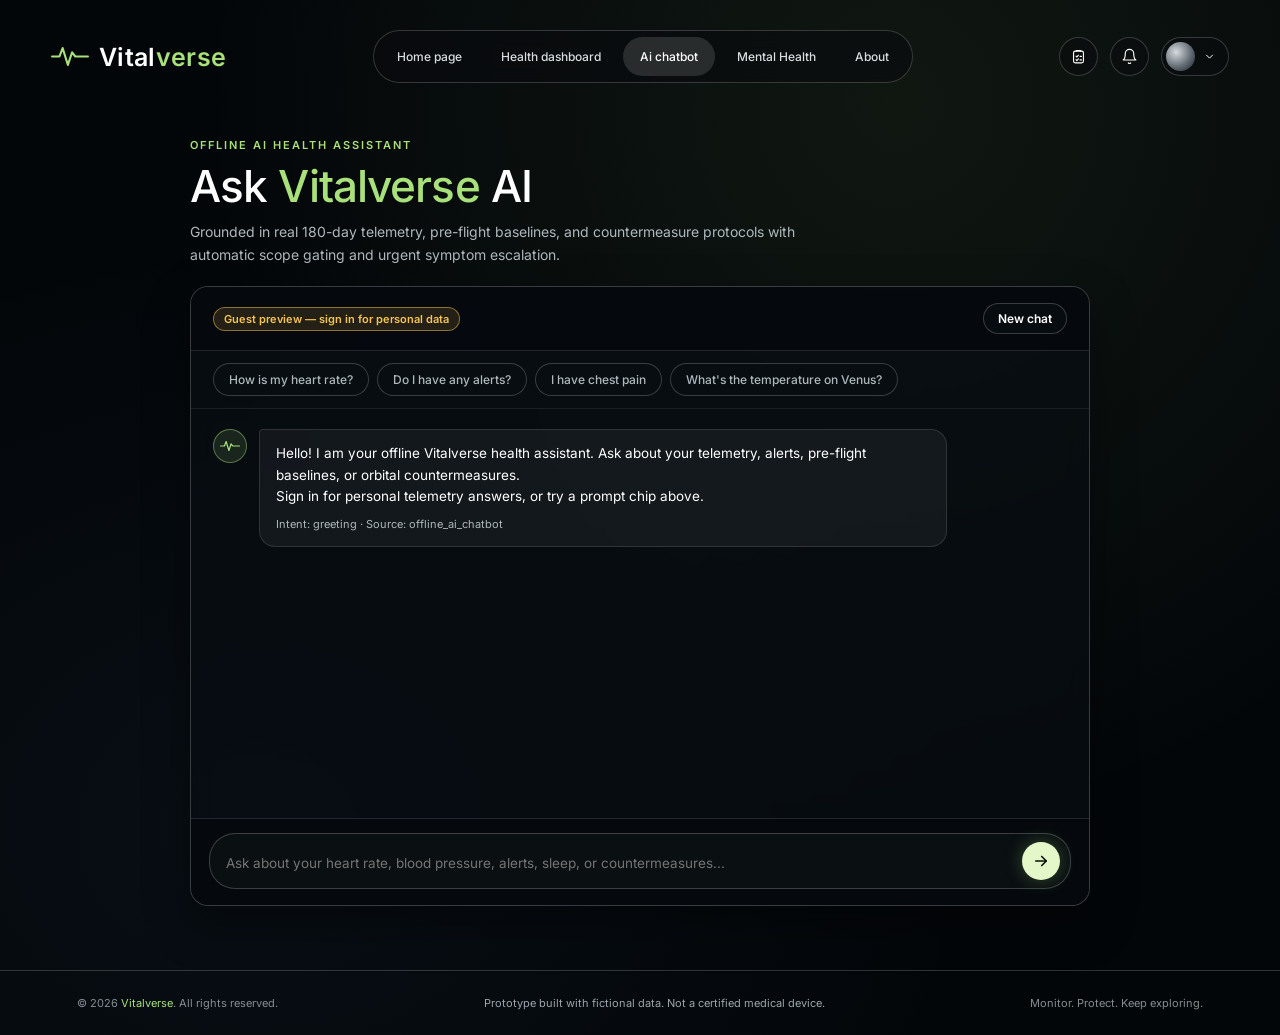
==== static/chatbot.html @ 288ce5af "Deploy Vitalverse web app, AI health model, and offline chatbot" ====
<!DOCTYPE html>
<html lang="en">
<head>
<meta charset="UTF-8">
<meta name="viewport" content="width=device-width, initial-scale=1">
<title>AI Chatbot | Vitalverse</title>
<link rel="stylesheet" href="css/fonts.css">
<link rel="stylesheet" href="css/theme.css">
<link rel="stylesheet" href="css/shell.css">
<style>
  .vv-chat-wrap {
    max-width: 900px;
    margin: 0 auto;
  }
  .vv-chat-shell {
    display: flex;
    flex-direction: column;
    height: 620px;
    min-height: 500px;
    padding: 0;
    overflow: hidden;
  }
  .vv-chat-topbar {
    display: flex;
    flex-wrap: wrap;
    align-items: center;
    justify-content: space-between;
    gap: 12px;
    padding: 16px 22px;
    border-bottom: 1px solid rgba(255, 255, 255, 0.12);
    background: rgba(5, 9, 13, 0.65);
  }
  .vv-chat-subject {
    display: flex;
    align-items: center;
    flex-wrap: wrap;
    gap: 10px;
    font-size: 13px;
    color: var(--muted);
  }
  .vv-chat-select {
    width: auto;
    min-width: 210px;
    padding: 7px 12px;
    border-radius: 999px;
    font-size: 12px;
  }
  .vv-chat-prompts {
    display: flex;
    flex-wrap: wrap;
    gap: 8px;
    padding: 12px 22px;
    border-bottom: 1px solid rgba(255, 255, 255, 0.08);
    background: rgba(10, 15, 18, 0.45);
  }
  .vv-chat-log {
    flex: 1 1 auto;
    overflow-y: auto;
    padding: 20px 22px;
    display: flex;
    flex-direction: column;
    gap: 16px;
  }
  .vv-chat-row {
    display: flex;
    align-items: flex-start;
    gap: 12px;
    max-width: 86%;
  }
  .vv-chat-row--user {
    align-self: flex-end;
    flex-direction: row-reverse;
  }
  .vv-chat-row--bot {
    align-self: flex-start;
  }
  .vv-bot-avatar {
    flex: none;
    width: 34px;
    height: 34px;
    border-radius: 50%;
    border: 1px solid rgba(168, 224, 122, 0.45);
    background: rgba(168, 224, 122, 0.12);
    display: grid;
    place-items: center;
  }
  .vv-bot-avatar svg {
    width: 20px;
    height: 14px;
  }
  .vv-bubble {
    padding: 13px 16px;
    border-radius: 16px;
    font-size: 13.5px;
    line-height: 1.6;
    white-space: pre-wrap;
    word-break: break-word;
  }
  .vv-bubble--user {
    background: var(--green-btn);
    color: #091009;
    font-weight: 500;
    border-bottom-right-radius: 4px;
  }
  .vv-bubble--bot {
    background: rgba(255, 255, 255, 0.05);
    border: 1px solid rgba(255, 255, 255, 0.12);
    color: var(--text);
    border-top-left-radius: 4px;
  }
  .vv-bubble-meta {
    margin-top: 8px;
    display: flex;
    flex-wrap: wrap;
    align-items: center;
    gap: 8px;
    font-size: 11px;
    color: var(--muted);
  }
  .vv-chat-refusal {
    border: 1px dashed rgba(255, 255, 255, 0.34);
    background: rgba(255, 255, 255, 0.03);
  }
  .vv-refusal-title {
    font-size: 11px;
    font-weight: 600;
    letter-spacing: 1.3px;
    text-transform: uppercase;
    color: var(--warn);
    margin-bottom: 6px;
  }
  .vv-did-you-mean {
    margin-top: 10px;
    display: inline-flex;
    align-items: center;
    gap: 6px;
    padding: 7px 12px;
    border-radius: 999px;
    border: 1px solid rgba(168, 224, 122, 0.4);
    background: rgba(168, 224, 122, 0.08);
    color: var(--green);
    font-family: inherit;
    font-size: 12px;
    cursor: pointer;
  }
  .vv-did-you-mean:hover {
    background: rgba(168, 224, 122, 0.16);
  }
  .vv-urgent-card {
    border: 1px solid rgba(255, 122, 107, 0.55);
    border-left: 4px solid var(--danger);
    background: rgba(255, 122, 107, 0.14);
    color: #ffe8e5;
  }
  .vv-urgent-heading {
    display: flex;
    align-items: center;
    gap: 8px;
    font-size: 14px;
    font-weight: 700;
    color: var(--danger);
    margin-bottom: 6px;
  }
  .vv-urgent-contact {
    font-size: 12px;
    color: #ffd3cd;
    margin-bottom: 8px;
  }
  .vv-login-card {
    border: 1px solid rgba(168, 224, 122, 0.4);
    background: rgba(168, 224, 122, 0.07);
  }
  .vv-typing-dots {
    display: inline-flex;
    gap: 5px;
    padding: 4px 2px;
  }
  .vv-typing-dots span {
    width: 7px;
    height: 7px;
    border-radius: 50%;
    background: var(--green);
    opacity: 0.35;
    animation: vv-dot-pulse 1.1s infinite ease-in-out;
  }
  .vv-typing-dots span:nth-child(2) { animation-delay: 0.18s; }
  .vv-typing-dots span:nth-child(3) { animation-delay: 0.36s; }
  @keyframes vv-dot-pulse {
    0%, 80%, 100% { opacity: 0.3; transform: scale(0.9); }
    40% { opacity: 1; transform: scale(1.1); }
  }
  .vv-chat-composer {
    padding: 14px 18px 16px;
    border-top: 1px solid rgba(255, 255, 255, 0.12);
    background: rgba(5, 9, 13, 0.72);
  }
  .vv-composer-pill {
    display: flex;
    align-items: flex-end;
    gap: 10px;
    padding: 8px 10px 8px 16px;
    border-radius: 26px;
    border: 1px solid var(--line);
    background: var(--field);
  }
  .vv-composer-pill:focus-within {
    border-color: var(--green);
  }
  .vv-composer-pill textarea {
    flex: 1 1 auto;
    border: none;
    background: transparent;
    color: var(--text);
    font-family: inherit;
    font-size: 13.5px;
    line-height: 1.45;
    resize: none;
    max-height: 120px;
    padding: 6px 0;
    outline: none;
  }
  .vv-send-circle {
    flex: none;
    width: 38px;
    height: 38px;
    border-radius: 50%;
    border: none;
    background: var(--green-btn);
    color: #091009;
    display: grid;
    place-items: center;
    cursor: pointer;
    box-shadow: 0 0 18px rgba(168, 224, 122, 0.28);
    transition: transform 0.15s, opacity 0.15s;
  }
  .vv-send-circle:hover:not(:disabled) {
    transform: translateY(-1px);
  }
  .vv-send-circle:disabled {
    opacity: 0.45;
    cursor: not-allowed;
  }
  @media (max-width: 700px) {
    .vv-chat-row { max-width: 96%; }
    .vv-chat-shell { min-height: 500px; max-height: none; }
  }
</style>
</head>
<body class="vv-starfield">

<header class="nav vv-nav">
  <a class="logo" href="index.html">
    <svg viewBox="0 0 36 22" fill="none" stroke="#a8e07a" stroke-width="2" stroke-linecap="round" stroke-linejoin="round">
      <path d="M1 11h7l3-8 5 16 4-12 3 4h12"/>
    </svg>
    <span>Vital<b>verse</b></span>
  </a>

  <nav class="menu" id="vvNavMenu">
    <a href="index.html">Home page</a>
    <a href="health.html">Health dashboard</a>
    <a href="chatbot.html" class="active">Ai chatbot</a>
    <a href="mental.html">Mental Health</a>
    <a href="about.html">About</a>
  </nav>

  <div class="tools">
    <button class="circle" id="todoBtn" type="button" aria-label="Daily Routine To-Do List">
      <svg class="vv-ic" viewBox="0 0 24 24">
        <rect x="5" y="4.5" width="14" height="16.5" rx="2.5"/>
        <path d="M9 4.5V3.5h6v1"/>
        <path d="M8.5 11.5l1.2 1.2 2.1-2.4M8.5 16.5l1.2 1.2 2.1-2.4M14.2 11.8h2M14.2 16.8h2"/>
      </svg>
      <svg class="vv-todo-ring" id="vvTodoRing" viewBox="0 0 39 39" hidden>
        <circle cx="19.5" cy="19.5" r="18" fill="none" stroke="#a8e07a" stroke-width="2" id="vvTodoRingArc"/>
      </svg>
    </button>

    <button class="circle" id="bellBtn" type="button" aria-label="Notifications" aria-expanded="false">
      <svg class="vv-ic" viewBox="0 0 24 24">
        <path d="M18 8a6 6 0 10-12 0c0 7-3 9-3 9h18s-3-2-3-9"/>
        <path d="M13.7 21a2 2 0 01-3.4 0"/>
      </svg>
      <span class="vv-bell-dot" id="vvBellDot" hidden></span>
    </button>

    <button class="profile" id="profileBtn" type="button" aria-label="Open account options" aria-expanded="false">
      <div class="avatar" id="vvAvatar"></div>
      <svg viewBox="0 0 24 24"><path d="M6 9l6 6 6-6"/></svg>
    </button>

    <div class="vv-dropdown" id="vvBellDropdown" hidden>
      <div class="vv-dropdown-head">
        <strong>Alerts</strong>
        <a class="vv-dropdown-link" href="alerts.html">View all alerts</a>
      </div>
      <div class="vv-dropdown-list" id="vvBellList">
        <div class="vv-dropdown-empty">No unread alerts.</div>
      </div>
    </div>

    <div class="vv-dropdown vv-profile-menu" id="vvProfileDropdown" hidden></div>
  </div>
</header>

<main class="vv-main">
  <div class="vv-chat-wrap">
    <div class="vv-page-header" style="margin-bottom:20px;">
      <span class="eyebrow">OFFLINE AI HEALTH ASSISTANT</span>
      <h1>Ask <span>Vitalverse</span> AI</h1>
      <p>
        Grounded in real 180-day telemetry, pre-flight baselines, and countermeasure protocols with automatic scope gating and urgent symptom escalation.
      </p>
    </div>

    <section class="glass-card vv-chat-shell" aria-label="Vitalverse AI Chatbot">
      <div class="vv-chat-topbar">
        <div class="vv-chat-subject" id="chatSubjectBar">
          <span class="vv-badge" id="chatRoleBadge">Checking session...</span>
          <select id="chatAstronautSelect" class="vv-field vv-chat-select" aria-label="Approved astronaut selector" hidden></select>
        </div>
        <button type="button" class="btn ghost" id="newChatBtn" style="padding:7px 14px;font-size:12px;">New chat</button>
      </div>

      <div class="vv-chat-prompts pills" id="promptChips" role="group" aria-label="Suggested questions">
        <button type="button" class="pill-btn" data-question="How is my heart rate?">How is my heart rate?</button>
        <button type="button" class="pill-btn" data-question="Do I have any alerts?">Do I have any alerts?</button>
        <button type="button" class="pill-btn" data-question="I have chest pain">I have chest pain</button>
        <button type="button" class="pill-btn" data-question="What's the temperature on Venus?">What's the temperature on Venus?</button>
      </div>

      <div class="vv-chat-log" id="chatLog" role="log" aria-live="polite"></div>

      <form class="vv-chat-composer" id="chatForm">
        <div class="vv-composer-pill">
          <textarea
            id="chatInput"
            rows="1"
            placeholder="Ask about your heart rate, blood pressure, alerts, sleep, or countermeasures..."
            aria-label="Message Vitalverse AI"
          ></textarea>
          <button type="submit" class="vv-send-circle" id="chatSendBtn" aria-label="Send message">
            <svg viewBox="0 0 24 24" width="18" height="18" fill="none" stroke="currentColor" stroke-width="2.2" stroke-linecap="round" stroke-linejoin="round">
              <path d="M5 12h14"/>
              <path d="M13 6l6 6-6 6"/>
            </svg>
          </button>
        </div>
      </form>
    </section>
  </div>
</main>

<footer class="vv-footer">
  <p>© 2026 <span>Vitalverse</span>. All rights reserved.</p>
  <p class="vv-footer-disclaimer">Prototype built with fictional data. Not a certified medical device.</p>
  <p>Monitor. Protect. Keep exploring.</p>
</footer>

<script src="js/shell.js"></script>
<script src="js/chatbot.js"></script>
</body>
</html>
---- static/css/fonts.css ----
/* Local @font-face definitions (Inter & Space Grotesk, SIL OFL 1.1) — zero external requests */

/* inter-latin-ext-400-normal */
@font-face {
  font-family: 'Inter';
  font-style: normal;
  font-display: swap;
  font-weight: 400;
  src: url('../fonts/inter-latin-ext-400-normal.woff2') format('woff2');
  unicode-range: U+0100-02BA,U+02BD-02C5,U+02C7-02CC,U+02CE-02D7,U+02DD-02FF,U+0304,U+0308,U+0329,U+1D00-1DBF,U+1E00-1E9F,U+1EF2-1EFF,U+2020,U+20A0-20AB,U+20AD-20C0,U+2113,U+2C60-2C7F,U+A720-A7FF;
}

/* inter-latin-400-normal */
@font-face {
  font-family: 'Inter';
  font-style: normal;
  font-display: swap;
  font-weight: 400;
  src: url('../fonts/inter-latin-400-normal.woff2') format('woff2');
  unicode-range: U+0000-00FF,U+0131,U+0152-0153,U+02BB-02BC,U+02C6,U+02DA,U+02DC,U+0304,U+0308,U+0329,U+2000-206F,U+20AC,U+2122,U+2191,U+2193,U+2212,U+2215,U+FEFF,U+FFFD;
}

/* inter-latin-ext-500-normal */
@font-face {
  font-family: 'Inter';
  font-style: normal;
  font-display: swap;
  font-weight: 500;
  src: url('../fonts/inter-latin-ext-500-normal.woff2') format('woff2');
  unicode-range: U+0100-02BA,U+02BD-02C5,U+02C7-02CC,U+02CE-02D7,U+02DD-02FF,U+0304,U+0308,U+0329,U+1D00-1DBF,U+1E00-1E9F,U+1EF2-1EFF,U+2020,U+20A0-20AB,U+20AD-20C0,U+2113,U+2C60-2C7F,U+A720-A7FF;
}

/* inter-latin-500-normal */
@font-face {
  font-family: 'Inter';
  font-style: normal;
  font-display: swap;
  font-weight: 500;
  src: url('../fonts/inter-latin-500-normal.woff2') format('woff2');
  unicode-range: U+0000-00FF,U+0131,U+0152-0153,U+02BB-02BC,U+02C6,U+02DA,U+02DC,U+0304,U+0308,U+0329,U+2000-206F,U+20AC,U+2122,U+2191,U+2193,U+2212,U+2215,U+FEFF,U+FFFD;
}

/* inter-latin-ext-600-normal */
@font-face {
  font-family: 'Inter';
  font-style: normal;
  font-display: swap;
  font-weight: 600;
  src: url('../fonts/inter-latin-ext-600-normal.woff2') format('woff2');
  unicode-range: U+0100-02BA,U+02BD-02C5,U+02C7-02CC,U+02CE-02D7,U+02DD-02FF,U+0304,U+0308,U+0329,U+1D00-1DBF,U+1E00-1E9F,U+1EF2-1EFF,U+2020,U+20A0-20AB,U+20AD-20C0,U+2113,U+2C60-2C7F,U+A720-A7FF;
}

/* inter-latin-600-normal */
@font-face {
  font-family: 'Inter';
  font-style: normal;
  font-display: swap;
  font-weight: 600;
  src: url('../fonts/inter-latin-600-normal.woff2') format('woff2');
  unicode-range: U+0000-00FF,U+0131,U+0152-0153,U+02BB-02BC,U+02C6,U+02DA,U+02DC,U+0304,U+0308,U+0329,U+2000-206F,U+20AC,U+2122,U+2191,U+2193,U+2212,U+2215,U+FEFF,U+FFFD;
}

/* inter-latin-ext-700-normal */
@font-face {
  font-family: 'Inter';
  font-style: normal;
  font-display: swap;
  font-weight: 700;
  src: url('../fonts/inter-latin-ext-700-normal.woff2') format('woff2');
  unicode-range: U+0100-02BA,U+02BD-02C5,U+02C7-02CC,U+02CE-02D7,U+02DD-02FF,U+0304,U+0308,U+0329,U+1D00-1DBF,U+1E00-1E9F,U+1EF2-1EFF,U+2020,U+20A0-20AB,U+20AD-20C0,U+2113,U+2C60-2C7F,U+A720-A7FF;
}

/* inter-latin-700-normal */
@font-face {
  font-family: 'Inter';
  font-style: normal;
  font-display: swap;
  font-weight: 700;
  src: url('../fonts/inter-latin-700-normal.woff2') format('woff2');
  unicode-range: U+0000-00FF,U+0131,U+0152-0153,U+02BB-02BC,U+02C6,U+02DA,U+02DC,U+0304,U+0308,U+0329,U+2000-206F,U+20AC,U+2122,U+2191,U+2193,U+2212,U+2215,U+FEFF,U+FFFD;
}

/* space-grotesk-latin-ext-500-normal */
@font-face {
  font-family: 'Space Grotesk';
  font-style: normal;
  font-display: swap;
  font-weight: 500;
  src: url('../fonts/space-grotesk-latin-ext-500-normal.woff2') format('woff2');
  unicode-range: U+0100-02BA,U+02BD-02C5,U+02C7-02CC,U+02CE-02D7,U+02DD-02FF,U+0304,U+0308,U+0329,U+1D00-1DBF,U+1E00-1E9F,U+1EF2-1EFF,U+2020,U+20A0-20AB,U+20AD-20C0,U+2113,U+2C60-2C7F,U+A720-A7FF;
}

/* space-grotesk-latin-500-normal */
@font-face {
  font-family: 'Space Grotesk';
  font-style: normal;
  font-display: swap;
  font-weight: 500;
  src: url('../fonts/space-grotesk-latin-500-normal.woff2') format('woff2');
  unicode-range: U+0000-00FF,U+0131,U+0152-0153,U+02BB-02BC,U+02C6,U+02DA,U+02DC,U+0304,U+0308,U+0329,U+2000-206F,U+20AC,U+2122,U+2191,U+2193,U+2212,U+2215,U+FEFF,U+FFFD;
}

/* space-grotesk-latin-ext-600-normal */
@font-face {
  font-family: 'Space Grotesk';
  font-style: normal;
  font-display: swap;
  font-weight: 600;
  src: url('../fonts/space-grotesk-latin-ext-600-normal.woff2') format('woff2');
  unicode-range: U+0100-02BA,U+02BD-02C5,U+02C7-02CC,U+02CE-02D7,U+02DD-02FF,U+0304,U+0308,U+0329,U+1D00-1DBF,U+1E00-1E9F,U+1EF2-1EFF,U+2020,U+20A0-20AB,U+20AD-20C0,U+2113,U+2C60-2C7F,U+A720-A7FF;
}

/* space-grotesk-latin-600-normal */
@font-face {
  font-family: 'Space Grotesk';
  font-style: normal;
  font-display: swap;
  font-weight: 600;
  src: url('../fonts/space-grotesk-latin-600-normal.woff2') format('woff2');
  unicode-range: U+0000-00FF,U+0131,U+0152-0153,U+02BB-02BC,U+02C6,U+02DA,U+02DC,U+0304,U+0308,U+0329,U+2000-206F,U+20AC,U+2122,U+2191,U+2193,U+2212,U+2215,U+FEFF,U+FFFD;
}

/* space-grotesk-latin-ext-700-normal */
@font-face {
  font-family: 'Space Grotesk';
  font-style: normal;
  font-display: swap;
  font-weight: 700;
  src: url('../fonts/space-grotesk-latin-ext-700-normal.woff2') format('woff2');
  unicode-range: U+0100-02BA,U+02BD-02C5,U+02C7-02CC,U+02CE-02D7,U+02DD-02FF,U+0304,U+0308,U+0329,U+1D00-1DBF,U+1E00-1E9F,U+1EF2-1EFF,U+2020,U+20A0-20AB,U+20AD-20C0,U+2113,U+2C60-2C7F,U+A720-A7FF;
}

/* space-grotesk-latin-700-normal */
@font-face {
  font-family: 'Space Grotesk';
  font-style: normal;
  font-display: swap;
  font-weight: 700;
  src: url('../fonts/space-grotesk-latin-700-normal.woff2') format('woff2');
  unicode-range: U+0000-00FF,U+0131,U+0152-0153,U+02BB-02BC,U+02C6,U+02DA,U+02DC,U+0304,U+0308,U+0329,U+2000-206F,U+20AC,U+2122,U+2191,U+2193,U+2212,U+2215,U+FEFF,U+FFFD;
}
---- static/css/theme.css ----
/* Vitalverse B0 shared design tokens & reusable UI patterns
   Loaded by NEW Phase 3 pages ONLY (chatbot.html, alerts.html, profile.html, 404.html, error.html).
   Never modifies tokens on existing Phase 1 frozen pages. */

:root {
  --bg: #030609;
  --surface: #0a0f12;
  --field: #0a0f12;
  --glass: rgba(8, 13, 19, 0.78);
  --green: #a8e07a;
  --green-btn: #e4f7c8;
  --text: #ffffff;
  --muted: #aeb8bd;
  --line: rgba(255, 255, 255, 0.2);
  --danger: #ff7a6b;
  --warn: #f5c451;
}

* {
  box-sizing: border-box;
}

html,
body {
  margin: 0;
  padding: 0;
  min-height: 100%;
  background: var(--bg);
  color: var(--text);
  font-family: 'Inter', system-ui, -apple-system, sans-serif;
  -webkit-font-smoothing: antialiased;
}

body.vv-starfield {
  position: relative;
  overflow-x: hidden;
  background:
    radial-gradient(ellipse at 70% 10%, rgba(168, 224, 122, 0.08) 0%, rgba(3, 6, 9, 0) 55%),
    radial-gradient(ellipse at 20% 80%, rgba(92, 148, 210, 0.06) 0%, rgba(3, 6, 9, 0) 50%),
    var(--bg);
}

.vv-main {
  width: min(1240px, 92%);
  margin: 0 auto;
  padding: 20px 0 64px;
  position: relative;
  z-index: 2;
}

.eyebrow,
.small-title,
.section-label {
  display: inline-block;
  font-size: 11px;
  font-weight: 600;
  letter-spacing: 2px;
  text-transform: uppercase;
  color: var(--green);
  margin-bottom: 10px;
}

.vv-page-header h1 {
  margin: 0 0 10px;
  font-size: clamp(28px, 4vw, 44px);
  font-weight: 500;
  letter-spacing: -0.02em;
  line-height: 1.12;
}

.vv-page-header h1 span {
  color: var(--green);
}

.vv-page-header p {
  margin: 0;
  color: var(--muted);
  font-size: 14px;
  line-height: 1.6;
  max-width: 68ch;
}

/* Glass cards */
.glass-card {
  background: var(--glass);
  border: 1px solid var(--line);
  border-radius: 18px;
  padding: 22px 24px;
  backdrop-filter: blur(12px);
  -webkit-backdrop-filter: blur(12px);
  box-shadow: 0 18px 46px rgba(0, 0, 0, 0.38);
}

/* Primary & Ghost buttons */
.btn {
  display: inline-flex;
  align-items: center;
  justify-content: center;
  gap: 8px;
  padding: 11px 22px;
  border-radius: 999px;
  border: 1px solid transparent;
  background: var(--green-btn);
  color: #091009;
  font-family: inherit;
  font-size: 13px;
  font-weight: 600;
  cursor: pointer;
  text-decoration: none;
  box-shadow: 0 0 24px rgba(168, 224, 122, 0.28);
  transition: transform 0.2s, box-shadow 0.2s, opacity 0.2s, background 0.2s;
}

.btn:hover:not(:disabled) {
  transform: translateY(-1px);
  box-shadow: 0 0 32px rgba(168, 224, 122, 0.42);
}

.btn:disabled {
  opacity: 0.45;
  cursor: not-allowed;
}

.btn.ghost {
  background: rgba(10, 15, 18, 0.68);
  color: var(--text);
  border-color: var(--line);
  box-shadow: none;
}

.btn.ghost:hover:not(:disabled) {
  border-color: rgba(255, 255, 255, 0.45);
  box-shadow: none;
}

.btn.danger {
  background: rgba(255, 122, 107, 0.14);
  color: var(--danger);
  border-color: rgba(255, 122, 107, 0.45);
  box-shadow: none;
}

/* Pill radio chips & tabs */
.pills {
  display: flex;
  flex-wrap: wrap;
  gap: 8px;
}

.pills .pill-btn {
  padding: 8px 15px;
  border-radius: 999px;
  border: 1px solid var(--line);
  background: rgba(10, 15, 18, 0.72);
  color: var(--muted);
  font-family: inherit;
  font-size: 12px;
  font-weight: 500;
  cursor: pointer;
  transition: 0.2s;
}

.pills .pill-btn:hover {
  color: var(--text);
  border-color: rgba(255, 255, 255, 0.4);
}

.pills .pill-btn.active {
  background: rgba(255, 255, 255, 0.14);
  color: var(--text);
  border-color: rgba(168, 224, 122, 0.55);
}

/* Inputs & Selects */
.vv-field {
  width: 100%;
  padding: 11px 14px;
  border-radius: 10px;
  border: 1px solid var(--line);
  background: var(--field);
  color: var(--text);
  font-family: inherit;
  font-size: 13px;
  outline: none;
  transition: border-color 0.2s;
}

.vv-field:focus {
  border-color: var(--green);
}

/* Green-filled range slider */
input[type="range"].vv-range {
  -webkit-appearance: none;
  appearance: none;
  width: 100%;
  height: 6px;
  border-radius: 999px;
  background: linear-gradient(
    90deg,
    var(--green) var(--range-pct, 50%),
    rgba(255, 255, 255, 0.16) var(--range-pct, 50%)
  );
  outline: none;
  cursor: pointer;
}

input[type="range"].vv-range::-webkit-slider-thumb {
  -webkit-appearance: none;
  appearance: none;
  width: 18px;
  height: 18px;
  border-radius: 50%;
  background: #ffffff;
  border: 2px solid var(--green);
  box-shadow: 0 0 10px rgba(168, 224, 122, 0.45);
  cursor: pointer;
}

input[type="range"].vv-range::-moz-range-thumb {
  width: 18px;
  height: 18px;
  border-radius: 50%;
  background: #ffffff;
  border: 2px solid var(--green);
  box-shadow: 0 0 10px rgba(168, 224, 122, 0.45);
  cursor: pointer;
}

/* Progress bar */
.progress-bar {
  width: 100%;
  height: 8px;
  border-radius: 999px;
  background: rgba(255, 255, 255, 0.12);
  overflow: hidden;
}

.progress-bar > span {
  display: block;
  height: 100%;
  border-radius: 999px;
  background: var(--green);
  transition: width 0.25s ease;
}

/* Status & Source Badges (B0) */
.vv-badge {
  display: inline-flex;
  align-items: center;
  gap: 6px;
  padding: 4px 10px;
  border-radius: 999px;
  font-size: 11px;
  font-weight: 600;
  border: 1px solid var(--line);
  background: rgba(255, 255, 255, 0.06);
  color: var(--text);
}

.vv-badge--ok {
  border-color: rgba(168, 224, 122, 0.45);
  background: rgba(168, 224, 122, 0.12);
  color: var(--green);
}

.vv-badge--warn {
  border-color: rgba(245, 196, 81, 0.5);
  background: rgba(245, 196, 81, 0.13);
  color: var(--warn);
}

.vv-badge--danger {
  border-color: rgba(255, 122, 107, 0.55);
  background: rgba(255, 122, 107, 0.15);
  color: var(--danger);
}

.vv-source-badge {
  display: inline-flex;
  align-items: center;
  padding: 2px 8px;
  border-radius: 6px;
  font-size: 10px;
  font-weight: 600;
  letter-spacing: 0.4px;
  text-transform: uppercase;
  border: 1px solid rgba(255, 255, 255, 0.16);
  background: rgba(255, 255, 255, 0.05);
  color: var(--muted);
}

.vv-source-badge--nasa {
  border-color: rgba(168, 224, 122, 0.35);
  color: var(--green);
}

.vv-source-badge--placeholder {
  border-color: rgba(245, 196, 81, 0.38);
  color: var(--warn);
}

/* Loading, Empty & Error States */
.vv-empty {
  text-align: center;
  padding: 36px 20px;
  color: var(--muted);
  font-size: 13px;
  border: 1px dashed var(--line);
  border-radius: 14px;
}

.vv-skeleton {
  background: linear-gradient(90deg, rgba(255, 255, 255, 0.05) 25%, rgba(255, 255, 255, 0.11) 50%, rgba(255, 255, 255, 0.05) 75%);
  background-size: 200% 100%;
  animation: vv-shimmer 1.4s infinite linear;
  border-radius: 10px;
}

@keyframes vv-shimmer {
  from { background-position: 200% 0; }
  to { background-position: -200% 0; }
}
---- static/css/shell.css ----
/* Vitalverse shared shell: pill navbar (from about.html), footer + disclaimer,
   notification/profile dropdowns, welcome modal, alert banner, and alert tokens.
   Strictly scoped under header.vv-nav / footer.vv-footer / .vv-* so page styles
   (.pill, .dot, .panel, .avatar, .logo on dashboards/login/signup) never collide. */

:root {
  --danger: #ff7a6b;
  --warn: #f5c451;
}

header.vv-nav,
header.vv-nav *,
footer.vv-footer,
footer.vv-footer *,
.vv-dropdown,
.vv-dropdown *,
.vv-modal-overlay,
.vv-modal-overlay *,
.vv-banner,
.vv-banner * {
  box-sizing: border-box;
}

header.vv-nav {
  width: 100%;
  padding: 30px 4%;
  display: flex;
  align-items: center;
  justify-content: space-between;
  gap: 20px;
  position: relative;
  z-index: 40;
  font-family: 'Inter', system-ui, -apple-system, sans-serif;
}

header.vv-nav .logo {
  display: flex;
  align-items: center;
  gap: 10px;
  font-size: 25px;
  font-weight: 600;
  letter-spacing: 0.3px;
  white-space: nowrap;
  color: #ffffff;
  text-decoration: none;
}

header.vv-nav .logo svg {
  width: 38px;
  height: 25px;
  flex: none;
}

header.vv-nav .logo span b,
header.vv-nav .logo b {
  color: #a8e07a;
  font-weight: 600;
}

header.vv-nav .menu {
  display: flex;
  gap: 5px;
  padding: 6px;
  border: 1px solid rgba(255, 255, 255, 0.18);
  border-radius: 50px;
  background: rgba(10, 12, 14, 0.65);
  backdrop-filter: blur(10px);
  -webkit-backdrop-filter: blur(10px);
}

header.vv-nav .menu a {
  color: #d9dde0;
  text-decoration: none;
  font-size: 12px;
  font-weight: 500;
  padding: 12px 17px;
  border-radius: 50px;
  white-space: nowrap;
  transition: 0.25s;
}

header.vv-nav .menu a:hover {
  color: #ffffff;
  background: rgba(255, 255, 255, 0.08);
}

header.vv-nav .menu a.active {
  color: #ffffff;
  background: rgba(255, 255, 255, 0.13);
}

header.vv-nav .tools {
  display: flex;
  align-items: center;
  gap: 12px;
  position: relative;
}

header.vv-nav .circle {
  width: 39px;
  height: 39px;
  border-radius: 50%;
  border: 1px solid rgba(255, 255, 255, 0.18);
  background: rgba(10, 12, 14, 0.55);
  display: grid;
  place-items: center;
  position: relative;
  cursor: pointer;
  color: #ffffff;
  padding: 0;
  font: inherit;
  text-decoration: none;
  transition: border-color 0.2s, background 0.2s;
}

header.vv-nav .circle:hover {
  border-color: rgba(168, 224, 122, 0.6);
  background: rgba(16, 22, 26, 0.8);
}

header.vv-nav .circle svg.vv-ic {
  width: 17px;
  height: 17px;
  stroke: #ffffff;
  fill: none;
  stroke-width: 1.6;
  stroke-linecap: round;
  stroke-linejoin: round;
}

/* B6 circular to-do ring (hidden when pct <= 0) */
.vv-todo-ring {
  position: absolute;
  inset: -1px;
  width: calc(100% + 2px) !important;
  height: calc(100% + 2px) !important;
  transform: rotate(-90deg);
  pointer-events: none;
}

.vv-todo-ring[hidden] {
  display: none !important;
}

header.vv-nav .vv-bell-dot {
  position: absolute;
  top: 7px;
  right: 8px;
  width: 7px;
  height: 7px;
  border-radius: 50%;
  background: #a8e07a;
}

header.vv-nav .vv-bell-dot[hidden] {
  display: none;
}

header.vv-nav .vv-bell-dot.is-danger {
  background: var(--danger);
  box-shadow: 0 0 8px rgba(255, 122, 107, 0.7);
}

header.vv-nav .profile {
  display: flex;
  align-items: center;
  gap: 8px;
  height: 39px;
  padding: 0 12px 0 4px;
  border-radius: 50px;
  border: 1px solid rgba(255, 255, 255, 0.18);
  background: rgba(10, 12, 14, 0.55);
  cursor: pointer;
  color: #ffffff;
  font: inherit;
  transition: border-color 0.2s, background 0.2s;
}

header.vv-nav .profile:hover {
  border-color: rgba(168, 224, 122, 0.6);
  background: rgba(16, 22, 26, 0.8);
}

header.vv-nav .avatar {
  width: 29px;
  height: 29px;
  border-radius: 50%;
  background: radial-gradient(circle at 35% 35%, #d7dbe0, #5b636b 60%, #1b1f23);
  overflow: hidden;
  display: grid;
  place-items: center;
  font-size: 11px;
  font-weight: 600;
  color: #ffffff;
  flex: none;
}

header.vv-nav .avatar img {
  width: 100%;
  height: 100%;
  object-fit: cover;
  display: block;
}

header.vv-nav .profile svg {
  width: 13px;
  height: 13px;
  stroke: #ffffff;
  fill: none;
  stroke-width: 1.8;
}

/* Dropdowns */
.vv-dropdown {
  position: absolute;
  top: calc(100% + 10px);
  right: 0;
  width: min(330px, 90vw);
  padding: 16px;
  border-radius: 16px;
  border: 1px solid rgba(168, 224, 122, 0.32);
  background: rgba(12, 17, 21, 0.96);
  backdrop-filter: blur(14px);
  -webkit-backdrop-filter: blur(14px);
  box-shadow: 0 18px 50px rgba(0, 0, 0, 0.68);
  color: #ffffff;
  font-family: 'Inter', system-ui, sans-serif;
  z-index: 80;
}

.vv-dropdown[hidden] {
  display: none;
}

.vv-dropdown-head {
  display: flex;
  justify-content: space-between;
  align-items: center;
  gap: 8px;
  padding-bottom: 10px;
  margin-bottom: 10px;
  border-bottom: 1px solid rgba(255, 255, 255, 0.14);
}

.vv-dropdown-head strong {
  font-size: 13px;
  font-weight: 600;
}

.vv-dropdown-link {
  background: none;
  border: none;
  color: #a8e07a;
  font: 500 12px Inter, sans-serif;
  text-decoration: none;
  cursor: pointer;
}

.vv-dropdown-link:hover {
  text-decoration: underline;
}

.vv-dropdown-list {
  display: flex;
  flex-direction: column;
  gap: 8px;
  max-height: 280px;
  overflow-y: auto;
}

.vv-dropdown-item {
  display: block;
  padding: 10px 12px;
  border-radius: 10px;
  border: 1px solid rgba(255, 255, 255, 0.1);
  background: rgba(255, 255, 255, 0.03);
  color: #d9dde0;
  font-size: 12px;
  line-height: 1.45;
  text-decoration: none;
}

.vv-dropdown-item--danger {
  border-color: rgba(255, 122, 107, 0.45);
  background: rgba(255, 122, 107, 0.08);
}

.vv-dropdown-item--warn {
  border-color: rgba(245, 196, 81, 0.45);
  background: rgba(245, 196, 81, 0.08);
}

.vv-dropdown-empty {
  padding: 14px 8px;
  text-align: center;
  color: #9ba5ab;
  font-size: 12px;
}

.vv-profile-menu {
  width: 240px;
}

.vv-profile-item {
  display: flex;
  align-items: center;
  justify-content: space-between;
  width: 100%;
  padding: 9px 12px;
  border-radius: 10px;
  border: none;
  background: transparent;
  color: #e2e6e9;
  font: 500 13px Inter, sans-serif;
  text-decoration: none;
  text-align: left;
  cursor: pointer;
}

.vv-profile-item:hover {
  background: rgba(255, 255, 255, 0.08);
  color: #ffffff;
}

.vv-profile-item--danger {
  color: var(--danger);
}

/* Global Danger Alert Banner (hidden by default) */
.vv-banner {
  width: 100%;
  padding: 12px 4%;
  background: rgba(255, 122, 107, 0.14);
  border-bottom: 1px solid rgba(255, 122, 107, 0.45);
  color: #ffe2de;
  display: flex;
  align-items: center;
  justify-content: space-between;
  gap: 12px;
  font: 500 13px Inter, sans-serif;
  position: relative;
  z-index: 35;
}

.vv-banner[hidden] {
  display: none;
}

/* Welcome Modal (logged-out profile click on subpages) */
.vv-modal-overlay {
  position: fixed;
  inset: 0;
  z-index: 1000;
  display: none;
  align-items: center;
  justify-content: center;
  background: rgba(0, 0, 0, 0.75);
  backdrop-filter: blur(7px);
  -webkit-backdrop-filter: blur(7px);
}

.vv-modal-overlay.show {
  display: flex;
}

.vv-modal {
  position: relative;
  width: min(360px, 90%);
  padding: 36px 32px;
  background: #101719;
  border: 1px solid rgba(168, 224, 122, 0.25);
  border-radius: 21px;
  text-align: center;
  color: #ffffff;
  font-family: 'Inter', system-ui, sans-serif;
}

.vv-modal h2 {
  font-size: 22px;
  font-weight: 600;
  margin-bottom: 12px;
}

.vv-modal h2 span {
  color: #a8e07a;
}

.vv-modal p {
  color: #aeb6ba;
  font-size: 12px;
  line-height: 1.7;
  margin-bottom: 22px;
}

.vv-modal-close {
  position: absolute;
  top: 12px;
  right: 15px;
  background: none;
  border: none;
  color: #ffffff;
  font-size: 23px;
  cursor: pointer;
}

.vv-modal-close:hover {
  color: #a8e07a;
}

.vv-modal-actions {
  display: flex;
  flex-direction: column;
  gap: 10px;
}

.vv-modal-primary {
  display: flex;
  align-items: center;
  justify-content: center;
  width: 100%;
  height: 43px;
  background: #e4f7c8;
  color: #101510;
  border-radius: 30px;
  text-decoration: none;
  font-size: 13px;
  font-weight: 600;
  transition: 0.25s;
}

.vv-modal-primary:hover {
  background: #a8e07a;
  transform: translateY(-1px);
}

.vv-modal-secondary {
  display: flex;
  align-items: center;
  justify-content: center;
  width: 100%;
  height: 41px;
  background: transparent;
  color: #ffffff;
  border: 1px solid rgba(255, 255, 255, 0.22);
  border-radius: 30px;
  text-decoration: none;
  font-size: 13px;
  font-weight: 500;
  transition: 0.25s;
}

.vv-modal-secondary:hover {
  border-color: rgba(168, 224, 122, 0.55);
  color: #a8e07a;
}

/* Footer */
footer.vv-footer {
  width: 100%;
  border-top: 1px solid rgba(255, 255, 255, 0.18);
  padding: 25px 6%;
  display: flex;
  justify-content: space-between;
  align-items: center;
  gap: 15px;
  flex-wrap: wrap;
  position: relative;
  z-index: 5;
  font-family: 'Inter', system-ui, -apple-system, sans-serif;
}

footer.vv-footer p {
  color: #858d92;
  font-size: 11px;
  margin: 0;
}

footer.vv-footer span {
  color: #a8e07a;
}

footer.vv-footer .vv-footer-disclaimer {
  color: #9ba5ab;
  font-size: 11px;
}

/* Responsive (Part A1: keep To-do, Bell & Profile icons visible at 38px on mobile) */
@media (max-width: 1050px) {
  header.vv-nav {
    flex-wrap: wrap;
  }

  header.vv-nav .menu {
    order: 3;
    width: 100%;
    justify-content: center;
    flex-wrap: wrap;
  }
}

@media (max-width: 700px) {
  header.vv-nav {
    padding: 22px 5%;
  }

  header.vv-nav .tools {
    display: flex;
    gap: 8px;
  }

  header.vv-nav .circle {
    width: 38px;
    height: 38px;
  }

  header.vv-nav .vv-todo-ring {
    width: 38px;
    height: 38px;
  }

  header.vv-nav .profile {
    height: 38px;
    padding: 0 10px 0 4px;
  }

  header.vv-nav .avatar {
    width: 28px;
    height: 28px;
  }

  header.vv-nav .menu {
    gap: 2px;
  }

  header.vv-nav .menu a {
    font-size: 10px;
    padding: 10px 11px;
  }

  footer.vv-footer {
    flex-direction: column;
    text-align: center;
  }
}
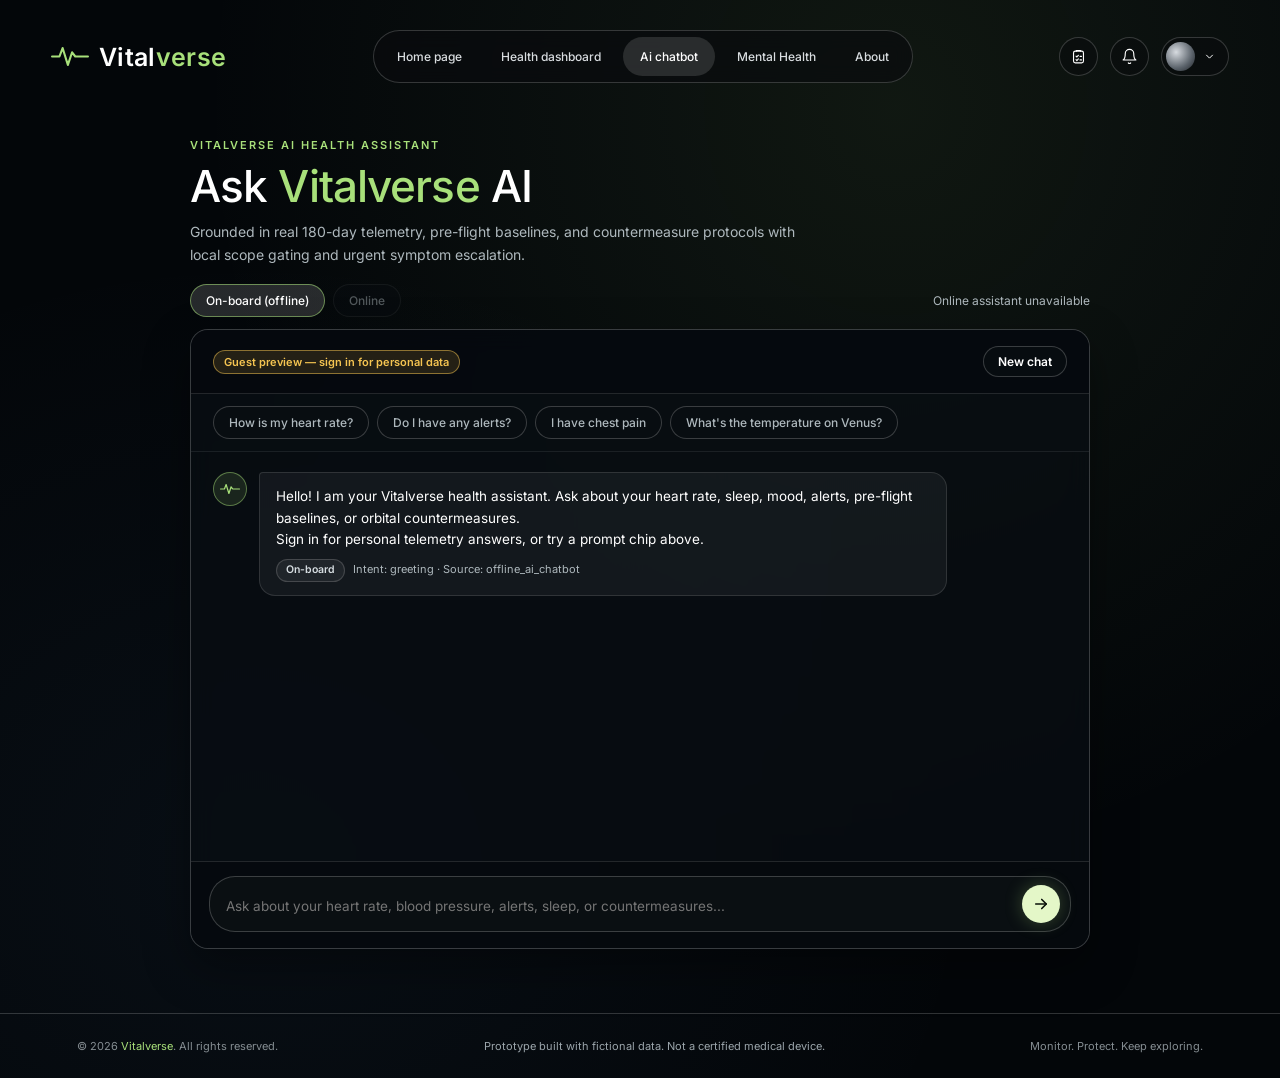
==== commit ca92bbeb: "Add Phase 3/4 dashboards, circular navbar avatars, hybrid online/offline chatbot, and gentle AI tone" ====
--- a/static/chatbot.html
+++ b/static/chatbot.html
@@ -117,6 +117,58 @@
     font-size: 11px;
     color: var(--muted);
   }
+  .vv-engine-bar {
+    display: flex;
+    flex-wrap: wrap;
+    align-items: center;
+    justify-content: space-between;
+    gap: 10px;
+    margin-bottom: 12px;
+  }
+  .vv-engine-bar .pill-btn:disabled {
+    opacity: 0.45;
+    cursor: not-allowed;
+    color: var(--muted);
+    border-color: rgba(255, 255, 255, 0.12);
+  }
+  .vv-engine-hint {
+    font-size: 12px;
+    color: var(--muted);
+  }
+  .vv-privacy-line {
+    font-size: 12px;
+    color: #c5cfd4;
+    padding: 8px 14px;
+    margin-bottom: 12px;
+    border-radius: 12px;
+    border: 1px solid rgba(168, 224, 122, 0.28);
+    background: rgba(168, 224, 122, 0.06);
+  }
+  .vv-engine-tag {
+    display: inline-flex;
+    align-items: center;
+    padding: 2px 9px;
+    border-radius: 999px;
+    border: 1px solid rgba(255, 255, 255, 0.16);
+    background: rgba(255, 255, 255, 0.06);
+    color: #d6dde1;
+    font-size: 10.5px;
+    font-weight: 600;
+  }
+  .vv-engine-tag--online {
+    border-color: rgba(168, 224, 122, 0.45);
+    background: rgba(168, 224, 122, 0.12);
+    color: var(--green);
+  }
+  .vv-fallback-note {
+    font-size: 11.5px;
+    color: var(--warn);
+    background: rgba(246, 193, 119, 0.1);
+    border: 1px solid rgba(246, 193, 119, 0.35);
+    border-radius: 10px;
+    padding: 6px 10px;
+    margin-bottom: 8px;
+  }
   .vv-chat-refusal {
     border: 1px dashed rgba(255, 255, 255, 0.34);
     background: rgba(255, 255, 255, 0.03);
@@ -305,12 +357,24 @@
 
 <main class="vv-main">
   <div class="vv-chat-wrap">
-    <div class="vv-page-header" style="margin-bottom:20px;">
-      <span class="eyebrow">OFFLINE AI HEALTH ASSISTANT</span>
+    <div class="vv-page-header" style="margin-bottom:18px;">
+      <span class="eyebrow">VITALVERSE AI HEALTH ASSISTANT</span>
       <h1>Ask <span>Vitalverse</span> AI</h1>
       <p>
-        Grounded in real 180-day telemetry, pre-flight baselines, and countermeasure protocols with automatic scope gating and urgent symptom escalation.
+        Grounded in real 180-day telemetry, pre-flight baselines, and countermeasure protocols with local scope gating and urgent symptom escalation.
       </p>
+    </div>
+
+    <div class="vv-engine-bar">
+      <div class="pills" id="engineSelector" role="group" aria-label="AI Assistant Engine">
+        <button type="button" class="pill-btn active" id="engineOfflineBtn" data-engine="offline" aria-pressed="true">On-board (offline)</button>
+        <button type="button" class="pill-btn" id="engineOnlineBtn" data-engine="online" aria-pressed="false" disabled>Online</button>
+      </div>
+      <span class="vv-engine-hint" id="engineHint" hidden>Online assistant unavailable</span>
+    </div>
+
+    <div class="vv-privacy-line" id="onlinePrivacyNotice" role="status" hidden>
+      Online mode sends your question and a short summary of your health data to an external AI service (Google Gemini).
     </div>
 
     <section class="glass-card vv-chat-shell" aria-label="Vitalverse AI Chatbot">
--- a/static/css/shell.css
+++ b/static/css/shell.css
@@ -199,6 +199,8 @@
   width: 100%;
   height: 100%;
   object-fit: cover;
+  object-position: center;
+  border-radius: 50%;
   display: block;
 }
 
@@ -346,6 +348,17 @@
   display: none;
 }
 
+.vv-banner a {
+  color: #ffb4aa;
+  font-weight: 700;
+  text-decoration: underline;
+  white-space: nowrap;
+}
+
+.vv-banner a:hover {
+  color: #ffffff;
+}
+
 /* Welcome Modal (logged-out profile click on subpages) */
 .vv-modal-overlay {
   position: fixed;
@@ -524,8 +537,8 @@
   }
 
   header.vv-nav .avatar {
-    width: 28px;
-    height: 28px;
+    width: 32px;
+    height: 32px;
   }
 
   header.vv-nav .menu {
@@ -542,3 +555,107 @@
     text-align: center;
   }
 }
+
+/* ---------- Phase 3/4 Shell Additions (B2 Toasts, Bell Actions, B4 Avatar & Count Pill) ---------- */
+.vv-nav .profile .avatar{
+  overflow:hidden;
+}
+.vv-nav .profile .avatar img{
+  width:100%;
+  height:100%;
+  object-fit:cover;
+  object-position:center;
+  border-radius:50%;
+  display:block;
+}
+.vv-dropdown-actions{
+  display:flex;
+  align-items:center;
+  gap:10px;
+}
+.vv-dropdown-btn{
+  background:none;
+  border:0;
+  padding:0;
+  color:#cfd7da;
+  font-size:11.5px;
+  font-weight:600;
+  cursor:pointer;
+}
+.vv-dropdown-btn:hover{
+  color:#a8e07a;
+}
+.vv-count-pill{
+  margin-left:auto;
+  min-width:19px;
+  height:19px;
+  padding:0 6px;
+  border-radius:999px;
+  background:#a8e07a;
+  color:#08100a;
+  font-size:11px;
+  font-weight:700;
+  display:inline-grid;
+  place-items:center;
+}
+.vv-toast-stack{
+  position:fixed;
+  top:76px;
+  right:20px;
+  z-index:80;
+  display:flex;
+  flex-direction:column;
+  gap:10px;
+  max-width:340px;
+  width:calc(100vw - 32px);
+  pointer-events:none;
+}
+.vv-toast{
+  pointer-events:auto;
+  padding:12px 14px;
+  border-radius:14px;
+  background:rgba(12,17,22,.96);
+  border:1px solid rgba(168,224,122,.42);
+  box-shadow:0 16px 40px rgba(0,0,0,.55);
+  backdrop-filter:blur(14px);
+  color:#f5f7f8;
+  font-family:'Inter',sans-serif;
+  display:flex;
+  justify-content:space-between;
+  align-items:flex-start;
+  gap:10px;
+}
+.vv-toast--danger{
+  border-color:rgba(255,122,107,.65);
+  background:rgba(36,14,15,.96);
+}
+.vv-toast--warn{
+  border-color:rgba(246,193,119,.58);
+}
+.vv-toast-title{
+  font-size:12px;
+  font-weight:700;
+  letter-spacing:.04em;
+  text-transform:uppercase;
+  color:#a8e07a;
+  margin:0 0 3px;
+}
+.vv-toast--danger .vv-toast-title{color:#ffb4aa}
+.vv-toast--warn .vv-toast-title{color:#f6c177}
+.vv-toast-body{
+  font-size:12.5px;
+  line-height:1.4;
+  color:#e4ebee;
+  text-decoration:none;
+  display:block;
+}
+.vv-toast-close{
+  background:none;
+  border:0;
+  color:#9ba5ab;
+  font-size:16px;
+  line-height:1;
+  cursor:pointer;
+  padding:2px 4px;
+}
+.vv-toast-close:hover{color:#fff}
